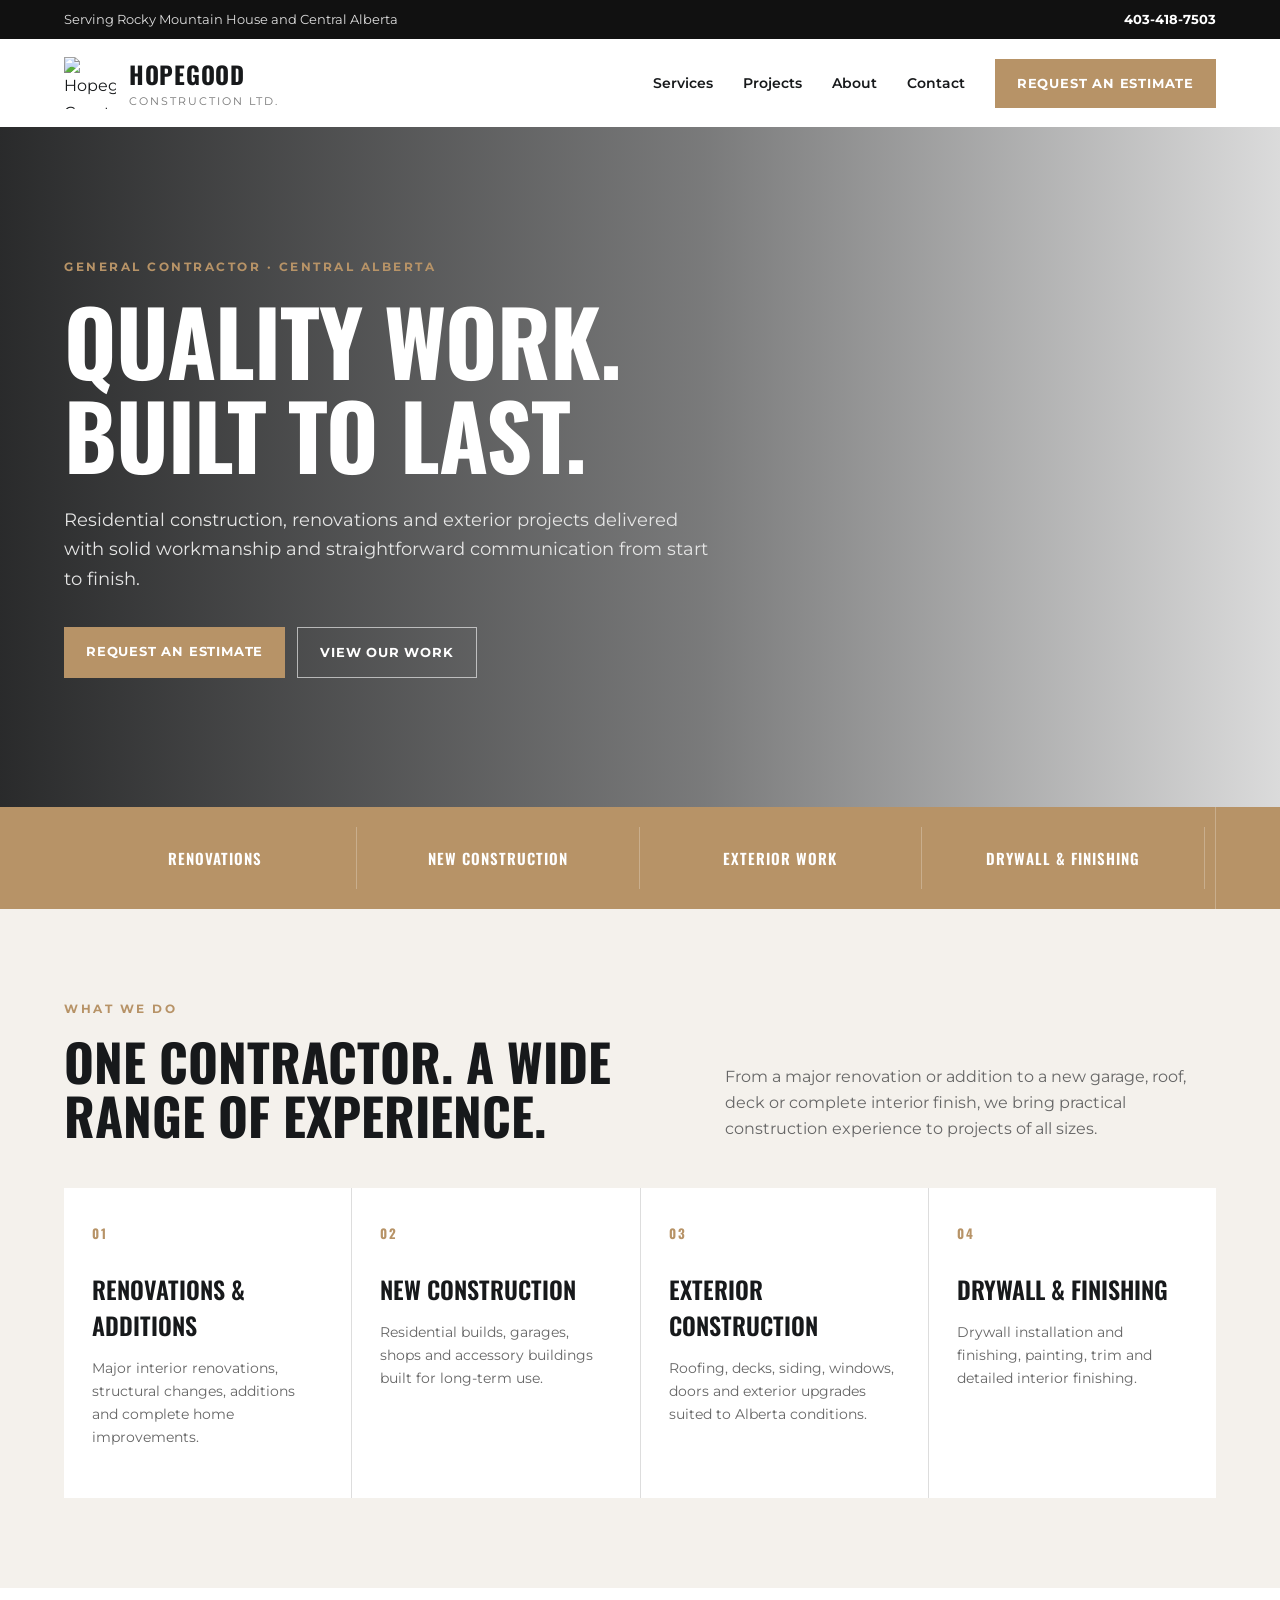
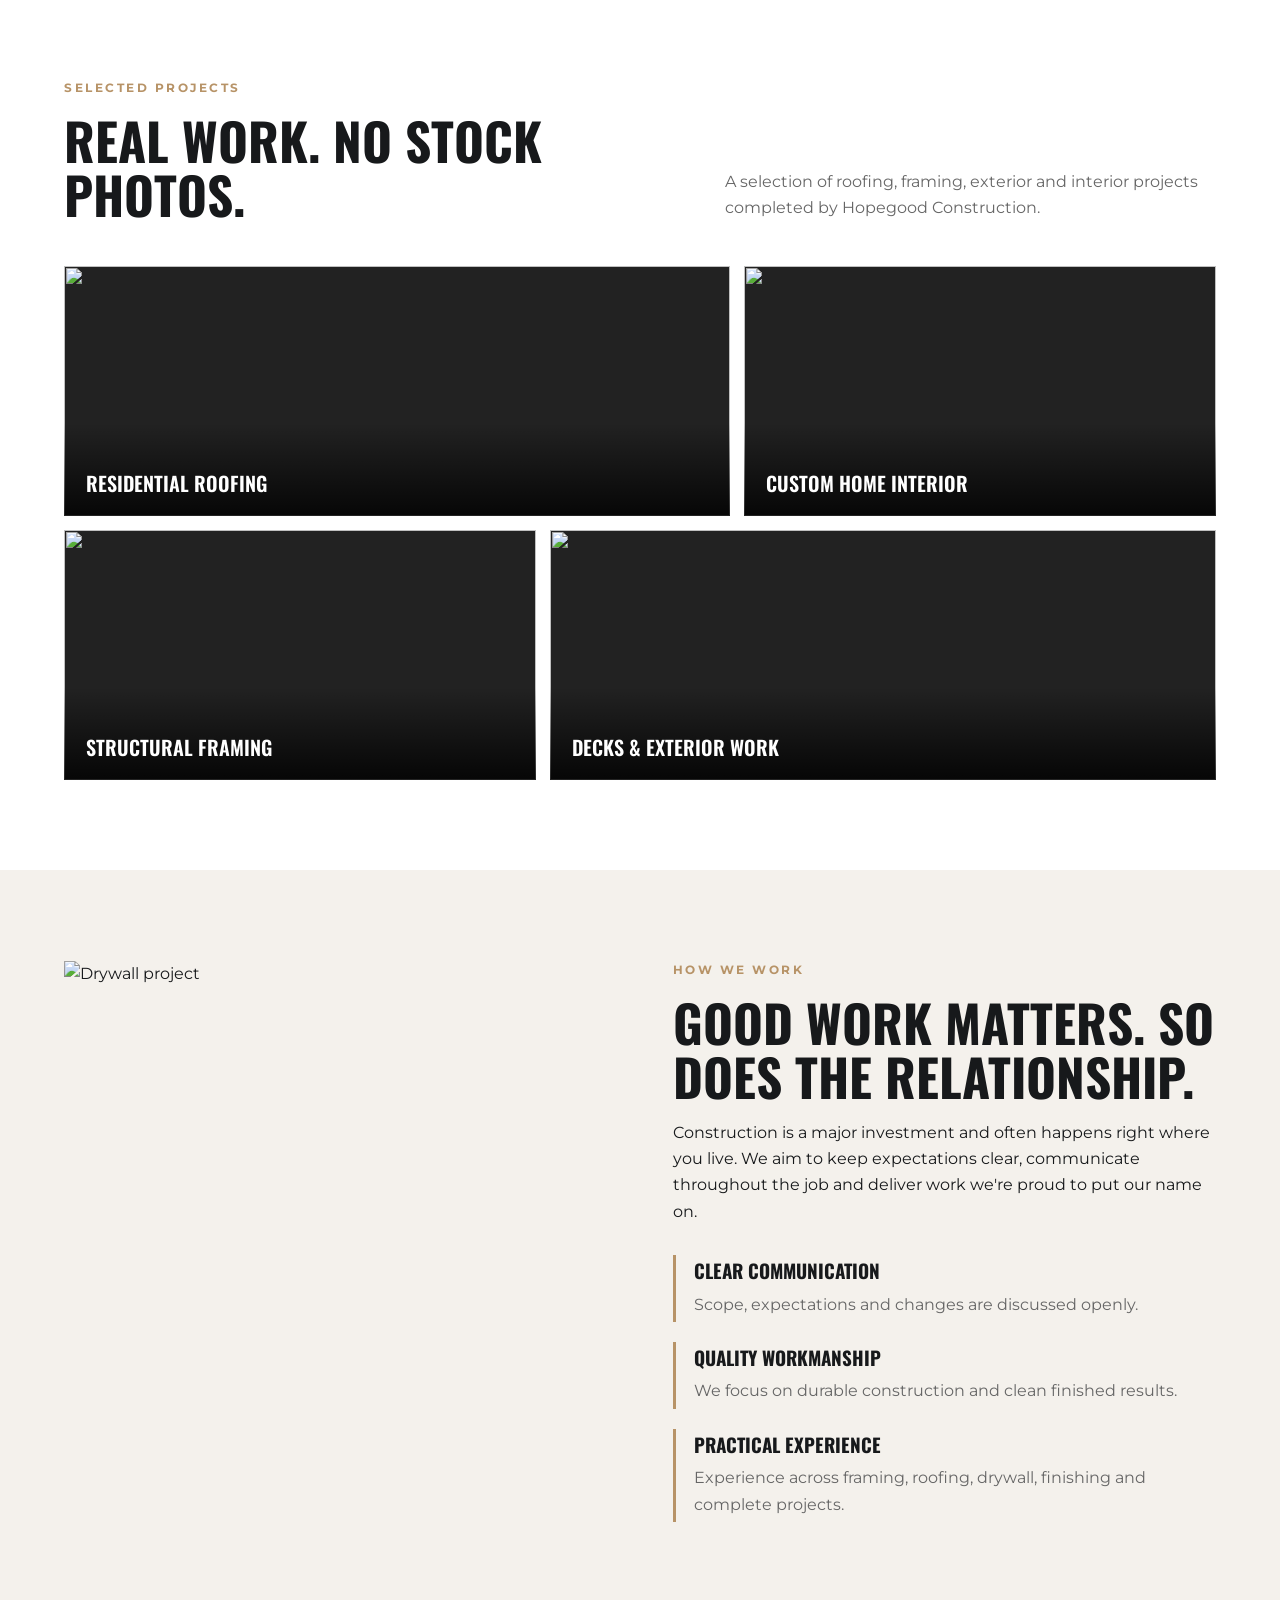
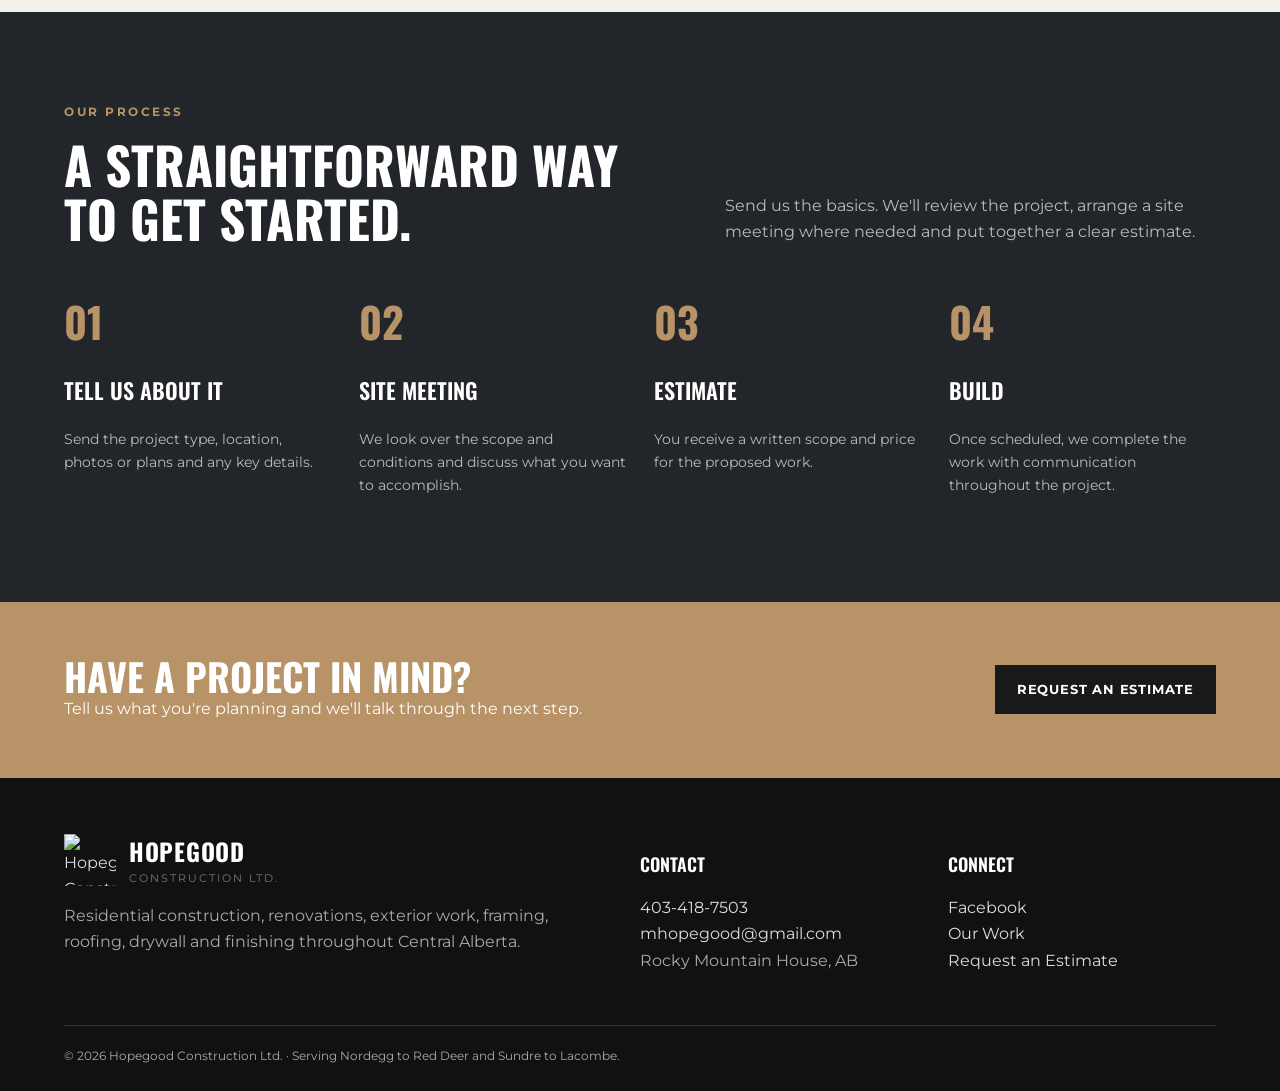
==== index.html @ 4a876bfa "Add files via upload" ====
<!doctype html><html lang="en"><head><meta charset="utf-8"><meta name="viewport" content="width=device-width,initial-scale=1"><title>Hopegood Construction Ltd. | Central Alberta General Contractor</title><meta name="description" content="Hopegood Construction Ltd. — residential construction and renovations in Rocky Mountain House and Central Alberta."><link rel="stylesheet" href="styles.css"></head><body><div class="top"><div class="container"><span>Serving Rocky Mountain House and Central Alberta</span><a href="tel:+14034187503">403-418-7503</a></div></div><header><div class="container nav"><a class="brand" href="index.html"><img src="assets/logo.jpeg" alt="Hopegood Construction logo"><div><strong>Hopegood</strong><span>Construction Ltd.</span></div></a><nav class="links"><a href="services.html">Services</a><a href="projects.html">Projects</a><a href="about.html">About</a><a href="contact.html">Contact</a><a class="btn" href="contact.html">Request an Estimate</a></nav><div class="mobile">☰</div></div></header><main><section class="hero"><div class="container"><div class="hero-copy"><div class="eyebrow">General Contractor · Central Alberta</div><h1>Quality Work.<br>Built to Last.</h1><p>Residential construction, renovations and exterior projects delivered with solid workmanship and straightforward communication from start to finish.</p><div class="actions"><a class="btn" href="contact.html">Request an Estimate</a><a class="btn outline" href="projects.html">View Our Work</a></div></div></div></section><section class="strip"><div class="container"><div>Renovations</div><div>New Construction</div><div>Exterior Work</div><div>Drywall & Finishing</div></div></section><section class="section soft"><div class="container"><div class="head"><div><div class="eyebrow">What we do</div><h2>One contractor. A wide range of experience.</h2></div><p>From a major renovation or addition to a new garage, roof, deck or complete interior finish, we bring practical construction experience to projects of all sizes.</p></div><div class="services"><div class="card"><div class="n">01</div><h3>Renovations & Additions</h3><p>Major interior renovations, structural changes, additions and complete home improvements.</p></div><div class="card"><div class="n">02</div><h3>New Construction</h3><p>Residential builds, garages, shops and accessory buildings built for long-term use.</p></div><div class="card"><div class="n">03</div><h3>Exterior Construction</h3><p>Roofing, decks, siding, windows, doors and exterior upgrades suited to Alberta conditions.</p></div><div class="card"><div class="n">04</div><h3>Drywall & Finishing</h3><p>Drywall installation and finishing, painting, trim and detailed interior finishing.</p></div></div></div></section><section class="section"><div class="container"><div class="head"><div><div class="eyebrow">Selected projects</div><h2>Real work. No stock photos.</h2></div><p>A selection of roofing, framing, exterior and interior projects completed by Hopegood Construction.</p></div><div class="gallery"><a class="project" href="projects.html"><img src="assets/hero.jpeg"><span class="label">Residential Roofing</span></a><a class="project" href="projects.html"><img src="assets/custom.jpeg"><span class="label">Custom Home Interior</span></a><a class="project" href="projects.html"><img src="assets/framing.jpeg"><span class="label">Structural Framing</span></a><a class="project" href="projects.html"><img src="assets/deck.jpeg"><span class="label">Decks & Exterior Work</span></a></div></div></section><section class="section soft"><div class="container split"><img src="assets/drywall.jpeg" alt="Drywall project"><div><div class="eyebrow">How we work</div><h2>Good work matters. So does the relationship.</h2><p>Construction is a major investment and often happens right where you live. We aim to keep expectations clear, communicate throughout the job and deliver work we're proud to put our name on.</p><div class="checks"><div class="check"><b>Clear communication</b><p>Scope, expectations and changes are discussed openly.</p></div><div class="check"><b>Quality workmanship</b><p>We focus on durable construction and clean finished results.</p></div><div class="check"><b>Practical experience</b><p>Experience across framing, roofing, drywall, finishing and complete projects.</p></div></div></div></div></section><section class="section dark"><div class="container"><div class="head"><div><div class="eyebrow">Our process</div><h2>A straightforward way to get started.</h2></div><p>Send us the basics. We'll review the project, arrange a site meeting where needed and put together a clear estimate.</p></div><div class="process"><div class="step"><span>01</span><h3>Tell us about it</h3><p>Send the project type, location, photos or plans and any key details.</p></div><div class="step"><span>02</span><h3>Site meeting</h3><p>We look over the scope and conditions and discuss what you want to accomplish.</p></div><div class="step"><span>03</span><h3>Estimate</h3><p>You receive a written scope and price for the proposed work.</p></div><div class="step"><span>04</span><h3>Build</h3><p>Once scheduled, we complete the work with communication throughout the project.</p></div></div></div></section></main><section class="cta"><div class="container"><div><h2>Have a project in mind?</h2><div>Tell us what you're planning and we'll talk through the next step.</div></div><a class="btn" href="contact.html">Request an Estimate</a></div></section><footer><div class="container"><div class="foot"><div><a class="brand" href="index.html"><img src="assets/logo.jpeg" alt="Hopegood Construction logo"><div><strong style="color:white">Hopegood</strong><span>Construction Ltd.</span></div></a><p>Residential construction, renovations, exterior work, framing, roofing, drywall and finishing throughout Central Alberta.</p></div><div><h3>Contact</h3><p><a href="tel:+14034187503">403-418-7503</a><br><a href="mailto:mhopegood@gmail.com">mhopegood@gmail.com</a><br>Rocky Mountain House, AB</p></div><div><h3>Connect</h3><p><a href="https://www.facebook.com/share/1BhYRgegUp/?mibextid=wwXIfr" target="_blank" rel="noopener">Facebook</a><br><a href="projects.html">Our Work</a><br><a href="contact.html">Request an Estimate</a></p></div></div><div class="copy">© 2026 Hopegood Construction Ltd. · Serving Nordegg to Red Deer and Sundre to Lacombe.</div></div></footer></body></html>
---- styles.css ----
@import url('https://fonts.googleapis.com/css2?family=Montserrat:wght@400;500;600;700&family=Oswald:wght@500;600;700&display=swap');
:root{--ink:#17191b;--coal:#222529;--bronze:#b79367;--cream:#f4f1ec;--white:#fff;--muted:#74777a}*{box-sizing:border-box}html{scroll-behavior:smooth}body{margin:0;font-family:Montserrat,Arial,sans-serif;color:var(--ink);background:#fff;line-height:1.65}a{color:inherit;text-decoration:none}.container{width:min(1180px,90%);margin:auto}.top{background:#111;color:#ddd;font-size:13px;padding:9px 0}.top .container{display:flex;justify-content:space-between}.top a{color:#fff;font-weight:700}.nav{height:88px;display:flex;align-items:center;justify-content:space-between}.brand{display:flex;align-items:center;gap:13px}.brand img{width:52px;height:52px;object-fit:cover}.brand strong,.brand span{display:block}.brand strong{font:700 24px Oswald;text-transform:uppercase;letter-spacing:.7px}.brand span{font-size:11px;letter-spacing:2px;color:#777;text-transform:uppercase}.links{display:flex;align-items:center;gap:30px;font-weight:600;font-size:14px}.btn{display:inline-block;background:var(--bronze);color:#fff;padding:14px 22px;font-weight:700;text-transform:uppercase;letter-spacing:.8px;font-size:13px;border:0}.btn.outline{background:transparent;border:1px solid rgba(255,255,255,.6)}.hero{min-height:680px;background:linear-gradient(90deg,rgba(12,13,14,.88),rgba(12,13,14,.55) 55%,rgba(12,13,14,.15)),url('assets/hero.jpeg') center/cover;display:flex;align-items:center;color:#fff}.hero-copy{max-width:730px}.eyebrow{font-size:12px;font-weight:700;letter-spacing:2.5px;text-transform:uppercase;color:var(--bronze);margin-bottom:16px}.hero h1,.pagehero h1,h2{font-family:Oswald;text-transform:uppercase;line-height:1.05;margin:0}.hero h1{font-size:clamp(52px,7vw,92px);letter-spacing:-1px}.hero p{font-size:18px;max-width:650px;color:#e5e5e5;margin:25px 0 32px}.actions{display:flex;gap:12px;flex-wrap:wrap}.strip{background:var(--bronze);color:#fff}.strip .container{display:grid;grid-template-columns:repeat(4,1fr);text-align:center}.strip div{padding:20px 10px;font:600 15px Oswald;text-transform:uppercase;letter-spacing:1px;border-right:1px solid rgba(255,255,255,.25)}.section{padding:90px 0}.soft{background:var(--cream)}.dark{background:var(--coal);color:#fff}.head{display:grid;grid-template-columns:1.1fr .9fr;gap:60px;align-items:end;margin-bottom:45px}.head h2,h2{font-size:clamp(36px,4vw,55px)}.head p{color:#666;margin:0}.dark .head p{color:#bbb}.services{display:grid;grid-template-columns:repeat(4,1fr);gap:1px;background:#ddd}.card{background:#fff;padding:35px 28px;min-height:245px}.card .n{font:700 13px Oswald;color:var(--bronze);letter-spacing:2px}.card h3{font:600 24px Oswald;text-transform:uppercase;margin:28px 0 12px}.card p{font-size:14px;color:#666}.gallery{display:grid;grid-template-columns:repeat(12,1fr);grid-auto-rows:250px;gap:14px}.project{position:relative;overflow:hidden;background:#222}.project:nth-child(1),.project:nth-child(4){grid-column:span 7}.project:nth-child(2),.project:nth-child(3){grid-column:span 5}.project img{width:100%;height:100%;object-fit:cover;transition:.35s}.project:hover img{transform:scale(1.025)}.label{position:absolute;inset:auto 0 0;padding:45px 22px 18px;background:linear-gradient(transparent,rgba(0,0,0,.82));color:#fff;font:600 20px Oswald;text-transform:uppercase}.split{display:grid;grid-template-columns:1fr 1fr;gap:65px;align-items:center}.split img{width:100%;height:560px;object-fit:cover}.checks{display:grid;gap:20px;margin-top:30px}.check{border-left:3px solid var(--bronze);padding-left:18px}.check b{font-family:Oswald;text-transform:uppercase;font-size:19px}.check p{margin:4px 0;color:#666}.process{display:grid;grid-template-columns:repeat(4,1fr);gap:28px}.step span{font:700 42px Oswald;color:var(--bronze)}.step h3{font:600 22px Oswald;text-transform:uppercase}.step p{color:#bbb;font-size:14px}.cta{background:var(--bronze);color:#fff;padding:55px 0}.cta .container{display:flex;justify-content:space-between;align-items:center;gap:30px}.cta h2{font-size:38px}.cta .btn{background:#17191b}.pagehero{padding:95px 0;background:var(--coal);color:#fff}.pagehero p{max-width:720px;color:#ccc}.service-list{display:grid;grid-template-columns:repeat(2,1fr);gap:22px}.service-block{padding:32px;border:1px solid #ddd}.service-block h3{font:600 27px Oswald;text-transform:uppercase}.service-block p{color:#666}.about-copy{font-size:17px}.contactgrid{display:grid;grid-template-columns:.8fr 1.2fr;gap:60px}.contactbox{background:var(--coal);color:#fff;padding:40px}.contactbox h3{font:600 28px Oswald;text-transform:uppercase}.contactbox a{color:#fff}.form{display:grid;grid-template-columns:1fr 1fr;gap:15px}.form input,.form textarea,.form select{width:100%;padding:15px;border:1px solid #ccc;font:inherit}.form textarea{min-height:150px}.full{grid-column:1/-1}footer{background:#111;color:#aaa;padding:55px 0 25px}.foot{display:grid;grid-template-columns:2fr 1fr 1fr;gap:40px}.foot h3{color:#fff;font:600 18px Oswald;text-transform:uppercase}.foot a{color:#ddd}.copy{border-top:1px solid #333;margin-top:35px;padding-top:20px;font-size:12px}.mobile{display:none}@media(max-width:800px){.links{display:none}.mobile{display:block;font-size:24px}.top .container{gap:15px;flex-direction:column}.hero{min-height:590px}.hero h1{font-size:52px}.strip .container,.services,.process{grid-template-columns:1fr 1fr}.head,.split,.contactgrid{grid-template-columns:1fr}.gallery{display:grid;grid-template-columns:1fr;grid-auto-rows:260px}.project:nth-child(n){grid-column:auto}.split img{height:400px}.foot{grid-template-columns:1fr}.cta .container{align-items:flex-start;flex-direction:column}.service-list{grid-template-columns:1fr}}@media(max-width:500px){.strip .container,.services,.process,.form{grid-template-columns:1fr}.hero h1{font-size:45px}.nav{height:74px}.brand img{width:44px;height:44px}.brand strong{font-size:20px}}

/* Estimate form enhancements */
.upload-field{border:1px solid #d8d8d8;padding:16px;background:#fafafa}.upload-field label{display:block;margin-bottom:10px}.upload-field span,.form-note{font-size:.9rem;color:#666}.upload-field input[type=file]{width:100%}.consent{display:flex;gap:10px;align-items:flex-start;font-size:.92rem;line-height:1.45}.consent input{margin-top:3px}.form-note{margin:0}.form select:invalid{color:#777}
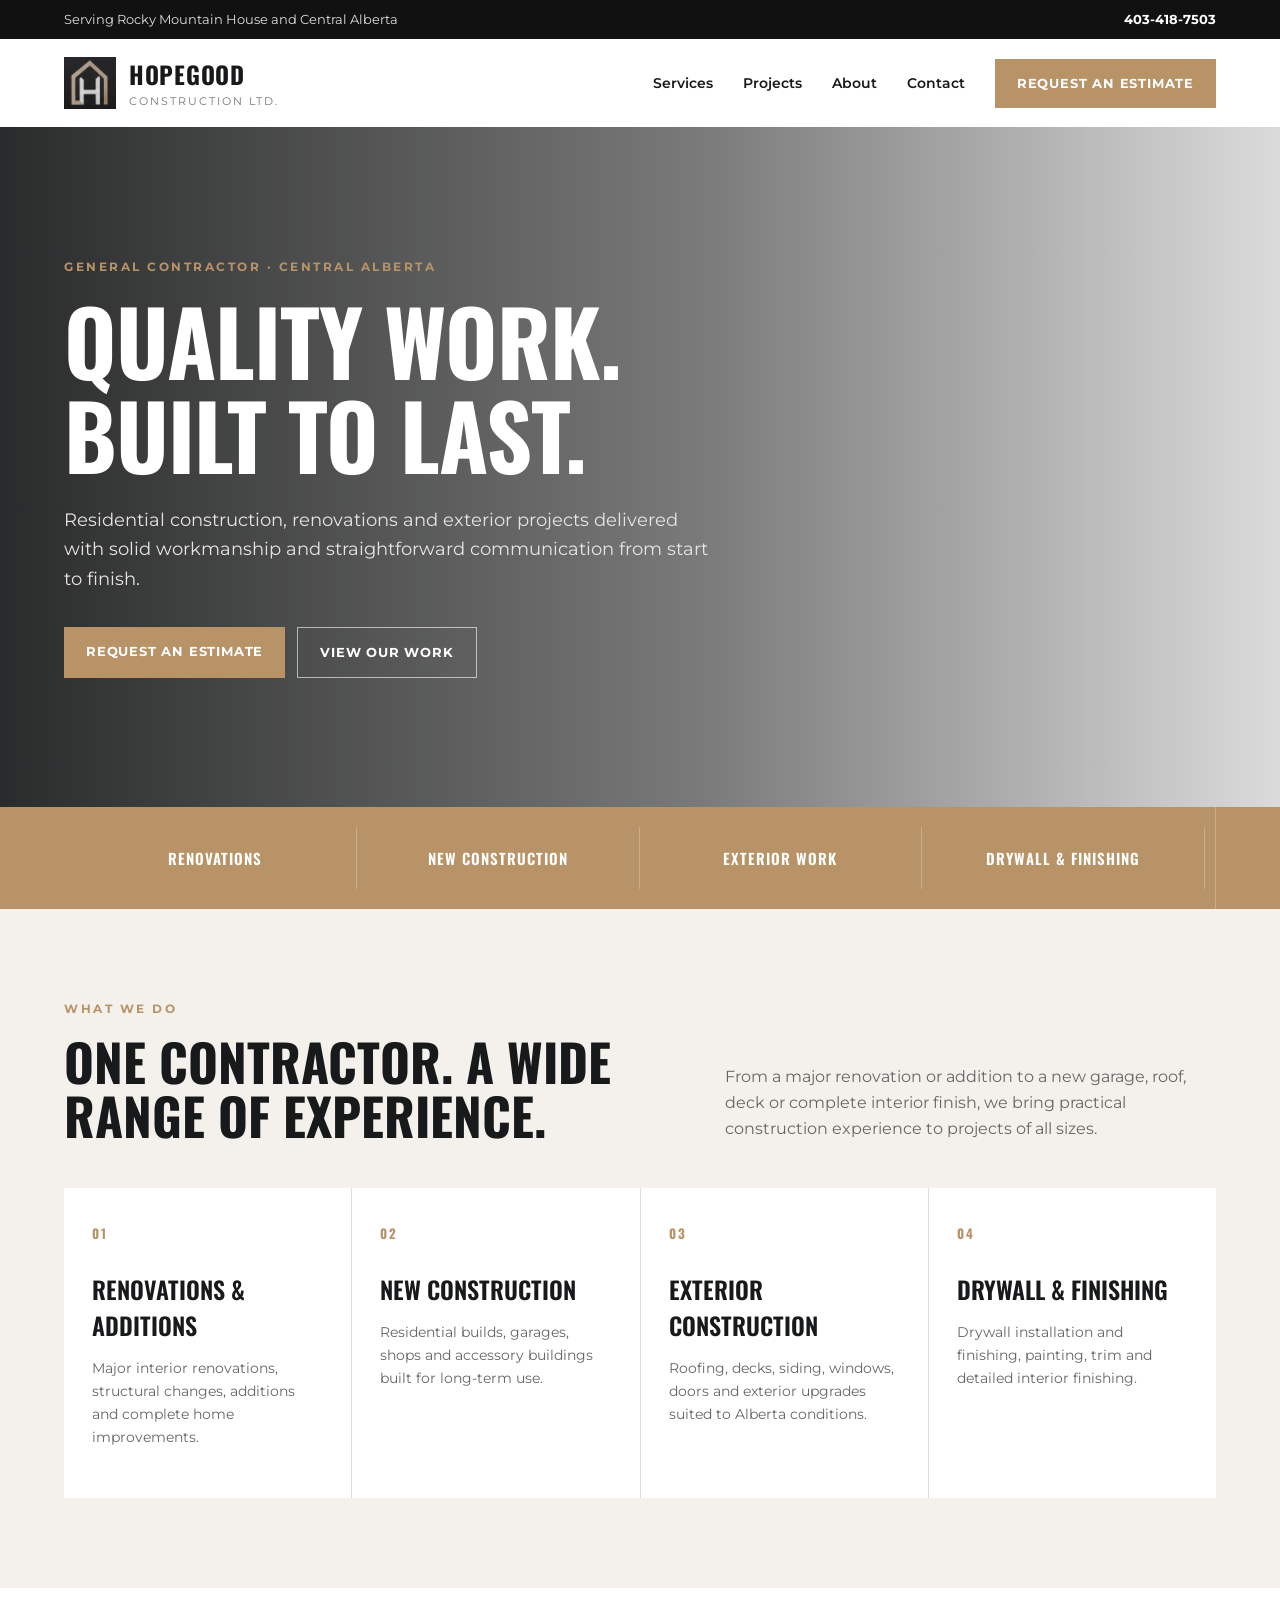
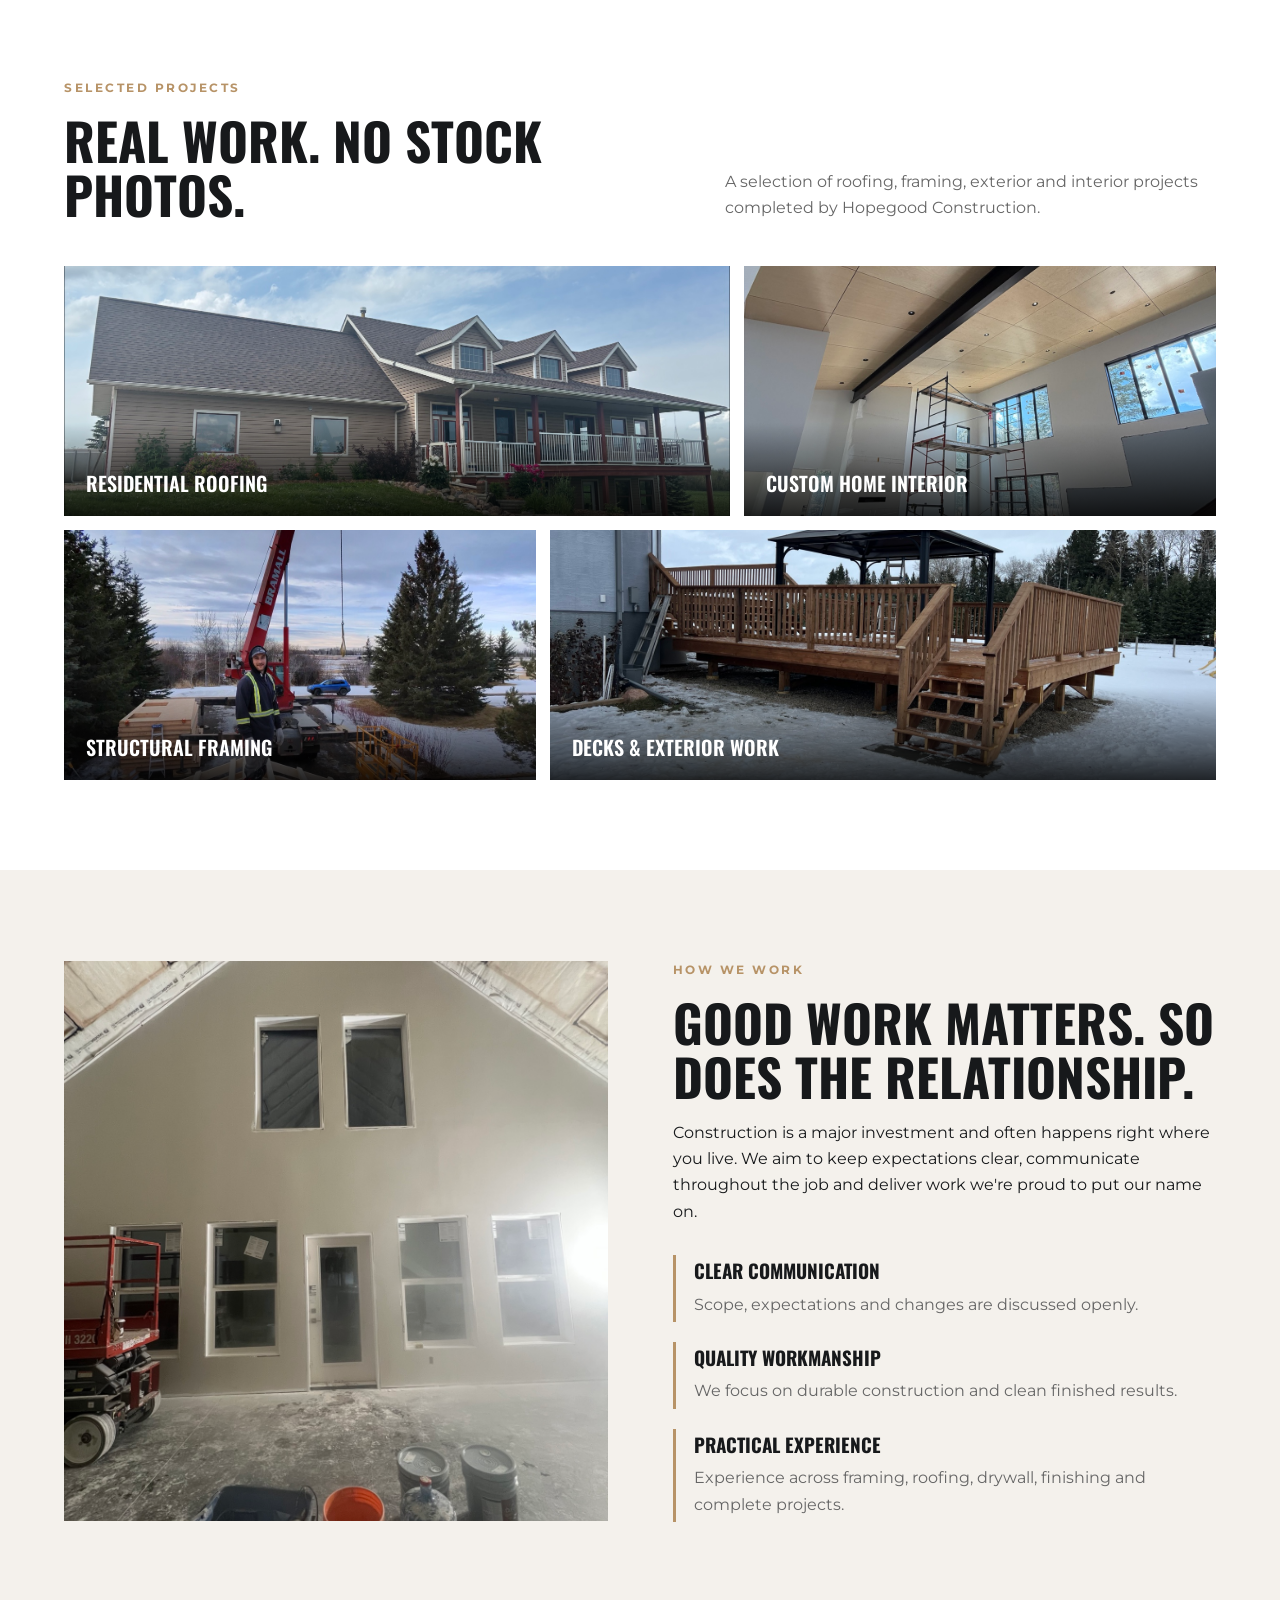
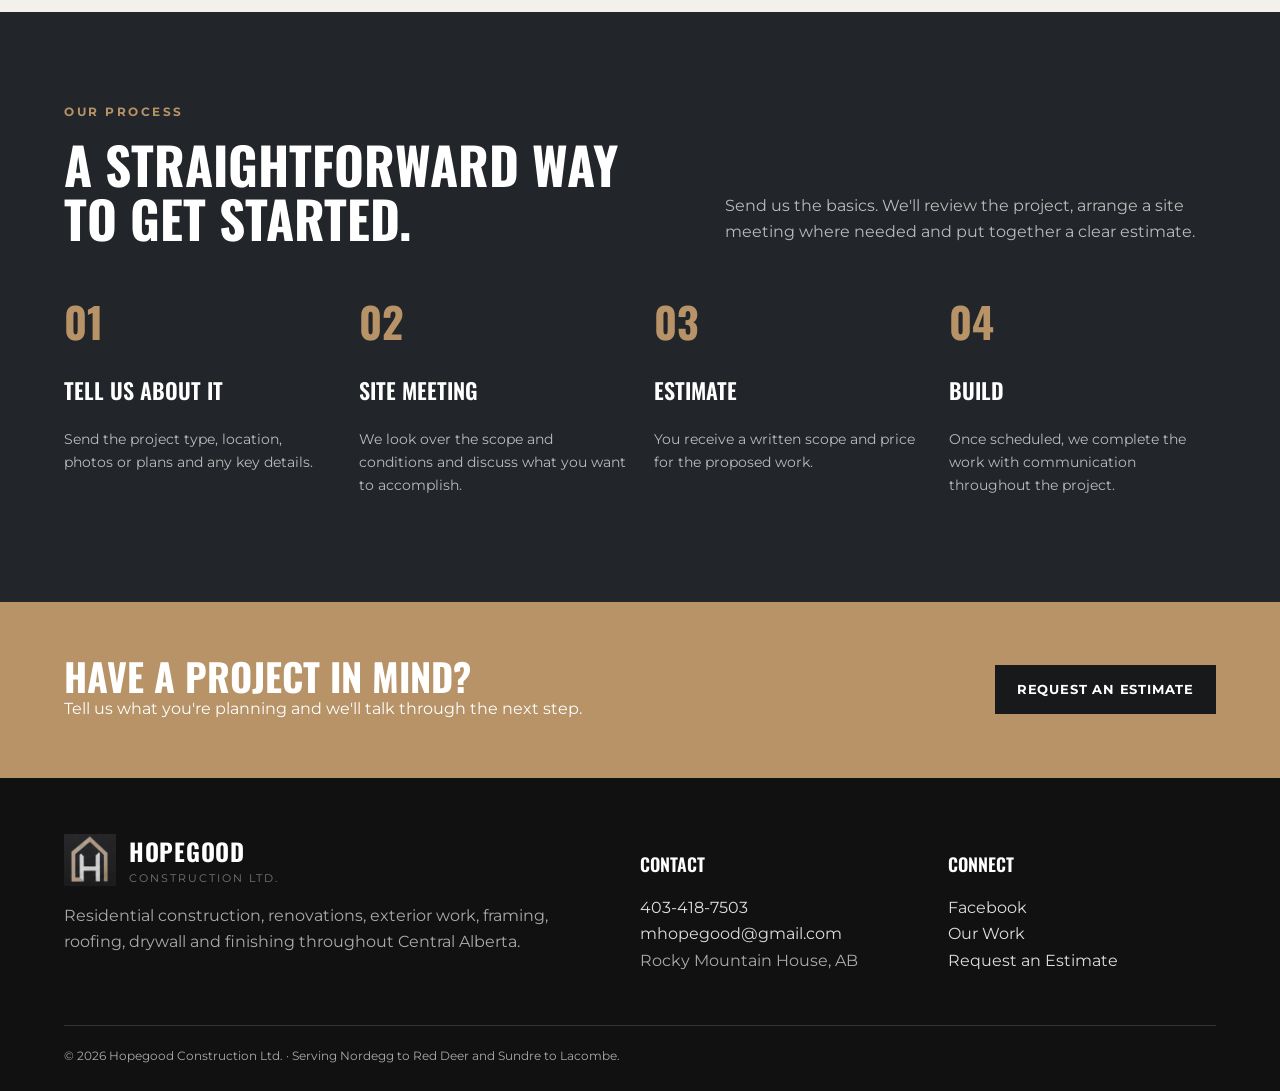
==== commit 95249661: "Update index.html" ====
--- a/index.html
+++ b/index.html
@@ -1 +1 @@
-<!doctype html><html lang="en"><head><meta charset="utf-8"><meta name="viewport" content="width=device-width,initial-scale=1"><title>Hopegood Construction Ltd. | Central Alberta General Contractor</title><meta name="description" content="Hopegood Construction Ltd. — residential construction and renovations in Rocky Mountain House and Central Alberta."><link rel="stylesheet" href="styles.css"></head><body><div class="top"><div class="container"><span>Serving Rocky Mountain House and Central Alberta</span><a href="tel:+14034187503">403-418-7503</a></div></div><header><div class="container nav"><a class="brand" href="index.html"><img src="assets/logo.jpeg" alt="Hopegood Construction logo"><div><strong>Hopegood</strong><span>Construction Ltd.</span></div></a><nav class="links"><a href="services.html">Services</a><a href="projects.html">Projects</a><a href="about.html">About</a><a href="contact.html">Contact</a><a class="btn" href="contact.html">Request an Estimate</a></nav><div class="mobile">☰</div></div></header><main><section class="hero"><div class="container"><div class="hero-copy"><div class="eyebrow">General Contractor · Central Alberta</div><h1>Quality Work.<br>Built to Last.</h1><p>Residential construction, renovations and exterior projects delivered with solid workmanship and straightforward communication from start to finish.</p><div class="actions"><a class="btn" href="contact.html">Request an Estimate</a><a class="btn outline" href="projects.html">View Our Work</a></div></div></div></section><section class="strip"><div class="container"><div>Renovations</div><div>New Construction</div><div>Exterior Work</div><div>Drywall & Finishing</div></div></section><section class="section soft"><div class="container"><div class="head"><div><div class="eyebrow">What we do</div><h2>One contractor. A wide range of experience.</h2></div><p>From a major renovation or addition to a new garage, roof, deck or complete interior finish, we bring practical construction experience to projects of all sizes.</p></div><div class="services"><div class="card"><div class="n">01</div><h3>Renovations & Additions</h3><p>Major interior renovations, structural changes, additions and complete home improvements.</p></div><div class="card"><div class="n">02</div><h3>New Construction</h3><p>Residential builds, garages, shops and accessory buildings built for long-term use.</p></div><div class="card"><div class="n">03</div><h3>Exterior Construction</h3><p>Roofing, decks, siding, windows, doors and exterior upgrades suited to Alberta conditions.</p></div><div class="card"><div class="n">04</div><h3>Drywall & Finishing</h3><p>Drywall installation and finishing, painting, trim and detailed interior finishing.</p></div></div></div></section><section class="section"><div class="container"><div class="head"><div><div class="eyebrow">Selected projects</div><h2>Real work. No stock photos.</h2></div><p>A selection of roofing, framing, exterior and interior projects completed by Hopegood Construction.</p></div><div class="gallery"><a class="project" href="projects.html"><img src="assets/hero.jpeg"><span class="label">Residential Roofing</span></a><a class="project" href="projects.html"><img src="assets/custom.jpeg"><span class="label">Custom Home Interior</span></a><a class="project" href="projects.html"><img src="assets/framing.jpeg"><span class="label">Structural Framing</span></a><a class="project" href="projects.html"><img src="assets/deck.jpeg"><span class="label">Decks & Exterior Work</span></a></div></div></section><section class="section soft"><div class="container split"><img src="assets/drywall.jpeg" alt="Drywall project"><div><div class="eyebrow">How we work</div><h2>Good work matters. So does the relationship.</h2><p>Construction is a major investment and often happens right where you live. We aim to keep expectations clear, communicate throughout the job and deliver work we're proud to put our name on.</p><div class="checks"><div class="check"><b>Clear communication</b><p>Scope, expectations and changes are discussed openly.</p></div><div class="check"><b>Quality workmanship</b><p>We focus on durable construction and clean finished results.</p></div><div class="check"><b>Practical experience</b><p>Experience across framing, roofing, drywall, finishing and complete projects.</p></div></div></div></div></section><section class="section dark"><div class="container"><div class="head"><div><div class="eyebrow">Our process</div><h2>A straightforward way to get started.</h2></div><p>Send us the basics. We'll review the project, arrange a site meeting where needed and put together a clear estimate.</p></div><div class="process"><div class="step"><span>01</span><h3>Tell us about it</h3><p>Send the project type, location, photos or plans and any key details.</p></div><div class="step"><span>02</span><h3>Site meeting</h3><p>We look over the scope and conditions and discuss what you want to accomplish.</p></div><div class="step"><span>03</span><h3>Estimate</h3><p>You receive a written scope and price for the proposed work.</p></div><div class="step"><span>04</span><h3>Build</h3><p>Once scheduled, we complete the work with communication throughout the project.</p></div></div></div></section></main><section class="cta"><div class="container"><div><h2>Have a project in mind?</h2><div>Tell us what you're planning and we'll talk through the next step.</div></div><a class="btn" href="contact.html">Request an Estimate</a></div></section><footer><div class="container"><div class="foot"><div><a class="brand" href="index.html"><img src="assets/logo.jpeg" alt="Hopegood Construction logo"><div><strong style="color:white">Hopegood</strong><span>Construction Ltd.</span></div></a><p>Residential construction, renovations, exterior work, framing, roofing, drywall and finishing throughout Central Alberta.</p></div><div><h3>Contact</h3><p><a href="tel:+14034187503">403-418-7503</a><br><a href="mailto:mhopegood@gmail.com">mhopegood@gmail.com</a><br>Rocky Mountain House, AB</p></div><div><h3>Connect</h3><p><a href="https://www.facebook.com/share/1BhYRgegUp/?mibextid=wwXIfr" target="_blank" rel="noopener">Facebook</a><br><a href="projects.html">Our Work</a><br><a href="contact.html">Request an Estimate</a></p></div></div><div class="copy">© 2026 Hopegood Construction Ltd. · Serving Nordegg to Red Deer and Sundre to Lacombe.</div></div></footer></body></html>+<!doctype html><html lang="en"><head><meta charset="utf-8"><meta name="viewport" content="width=device-width,initial-scale=1"><title>Hopegood Construction Ltd. | Central Alberta General Contractor</title><meta name="description" content="Hopegood Construction Ltd. — residential construction and renovations in Rocky Mountain House and Central Alberta."><link rel="stylesheet" href="styles.css"></head><body><div class="top"><div class="container"><span>Serving Rocky Mountain House and Central Alberta</span><a href="tel:+14034187503">403-418-7503</a></div></div><header><div class="container nav"><a class="brand" href="index.html"><img src="logo.jpeg" alt="Hopegood Construction logo"><div><strong>Hopegood</strong><span>Construction Ltd.</span></div></a><nav class="links"><a href="services.html">Services</a><a href="projects.html">Projects</a><a href="about.html">About</a><a href="contact.html">Contact</a><a class="btn" href="contact.html">Request an Estimate</a></nav><div class="mobile">☰</div></div></header><main><section class="hero"><div class="container"><div class="hero-copy"><div class="eyebrow">General Contractor · Central Alberta</div><h1>Quality Work.<br>Built to Last.</h1><p>Residential construction, renovations and exterior projects delivered with solid workmanship and straightforward communication from start to finish.</p><div class="actions"><a class="btn" href="contact.html">Request an Estimate</a><a class="btn outline" href="projects.html">View Our Work</a></div></div></div></section><section class="strip"><div class="container"><div>Renovations</div><div>New Construction</div><div>Exterior Work</div><div>Drywall & Finishing</div></div></section><section class="section soft"><div class="container"><div class="head"><div><div class="eyebrow">What we do</div><h2>One contractor. A wide range of experience.</h2></div><p>From a major renovation or addition to a new garage, roof, deck or complete interior finish, we bring practical construction experience to projects of all sizes.</p></div><div class="services"><div class="card"><div class="n">01</div><h3>Renovations & Additions</h3><p>Major interior renovations, structural changes, additions and complete home improvements.</p></div><div class="card"><div class="n">02</div><h3>New Construction</h3><p>Residential builds, garages, shops and accessory buildings built for long-term use.</p></div><div class="card"><div class="n">03</div><h3>Exterior Construction</h3><p>Roofing, decks, siding, windows, doors and exterior upgrades suited to Alberta conditions.</p></div><div class="card"><div class="n">04</div><h3>Drywall & Finishing</h3><p>Drywall installation and finishing, painting, trim and detailed interior finishing.</p></div></div></div></section><section class="section"><div class="container"><div class="head"><div><div class="eyebrow">Selected projects</div><h2>Real work. No stock photos.</h2></div><p>A selection of roofing, framing, exterior and interior projects completed by Hopegood Construction.</p></div><div class="gallery"><a class="project" href="projects.html"><img src="hero.jpeg"><span class="label">Residential Roofing</span></a><a class="project" href="projects.html"><img src="custom.jpeg"><span class="label">Custom Home Interior</span></a><a class="project" href="projects.html"><img src="framing.jpeg"><span class="label">Structural Framing</span></a><a class="project" href="projects.html"><img src="deck.jpeg"><span class="label">Decks & Exterior Work</span></a></div></div></section><section class="section soft"><div class="container split"><img src="drywall.jpeg" alt="Drywall project"><div><div class="eyebrow">How we work</div><h2>Good work matters. So does the relationship.</h2><p>Construction is a major investment and often happens right where you live. We aim to keep expectations clear, communicate throughout the job and deliver work we're proud to put our name on.</p><div class="checks"><div class="check"><b>Clear communication</b><p>Scope, expectations and changes are discussed openly.</p></div><div class="check"><b>Quality workmanship</b><p>We focus on durable construction and clean finished results.</p></div><div class="check"><b>Practical experience</b><p>Experience across framing, roofing, drywall, finishing and complete projects.</p></div></div></div></div></section><section class="section dark"><div class="container"><div class="head"><div><div class="eyebrow">Our process</div><h2>A straightforward way to get started.</h2></div><p>Send us the basics. We'll review the project, arrange a site meeting where needed and put together a clear estimate.</p></div><div class="process"><div class="step"><span>01</span><h3>Tell us about it</h3><p>Send the project type, location, photos or plans and any key details.</p></div><div class="step"><span>02</span><h3>Site meeting</h3><p>We look over the scope and conditions and discuss what you want to accomplish.</p></div><div class="step"><span>03</span><h3>Estimate</h3><p>You receive a written scope and price for the proposed work.</p></div><div class="step"><span>04</span><h3>Build</h3><p>Once scheduled, we complete the work with communication throughout the project.</p></div></div></div></section></main><section class="cta"><div class="container"><div><h2>Have a project in mind?</h2><div>Tell us what you're planning and we'll talk through the next step.</div></div><a class="btn" href="contact.html">Request an Estimate</a></div></section><footer><div class="container"><div class="foot"><div><a class="brand" href="index.html"><img src="logo.jpeg" alt="Hopegood Construction logo"><div><strong style="color:white">Hopegood</strong><span>Construction Ltd.</span></div></a><p>Residential construction, renovations, exterior work, framing, roofing, drywall and finishing throughout Central Alberta.</p></div><div><h3>Contact</h3><p><a href="tel:+14034187503">403-418-7503</a><br><a href="mailto:mhopegood@gmail.com">mhopegood@gmail.com</a><br>Rocky Mountain House, AB</p></div><div><h3>Connect</h3><p><a href="https://www.facebook.com/share/1BhYRgegUp/?mibextid=wwXIfr" target="_blank" rel="noopener">Facebook</a><br><a href="projects.html">Our Work</a><br><a href="contact.html">Request an Estimate</a></p></div></div><div class="copy">© 2026 Hopegood Construction Ltd. · Serving Nordegg to Red Deer and Sundre to Lacombe.</div></div></footer></body></html>
